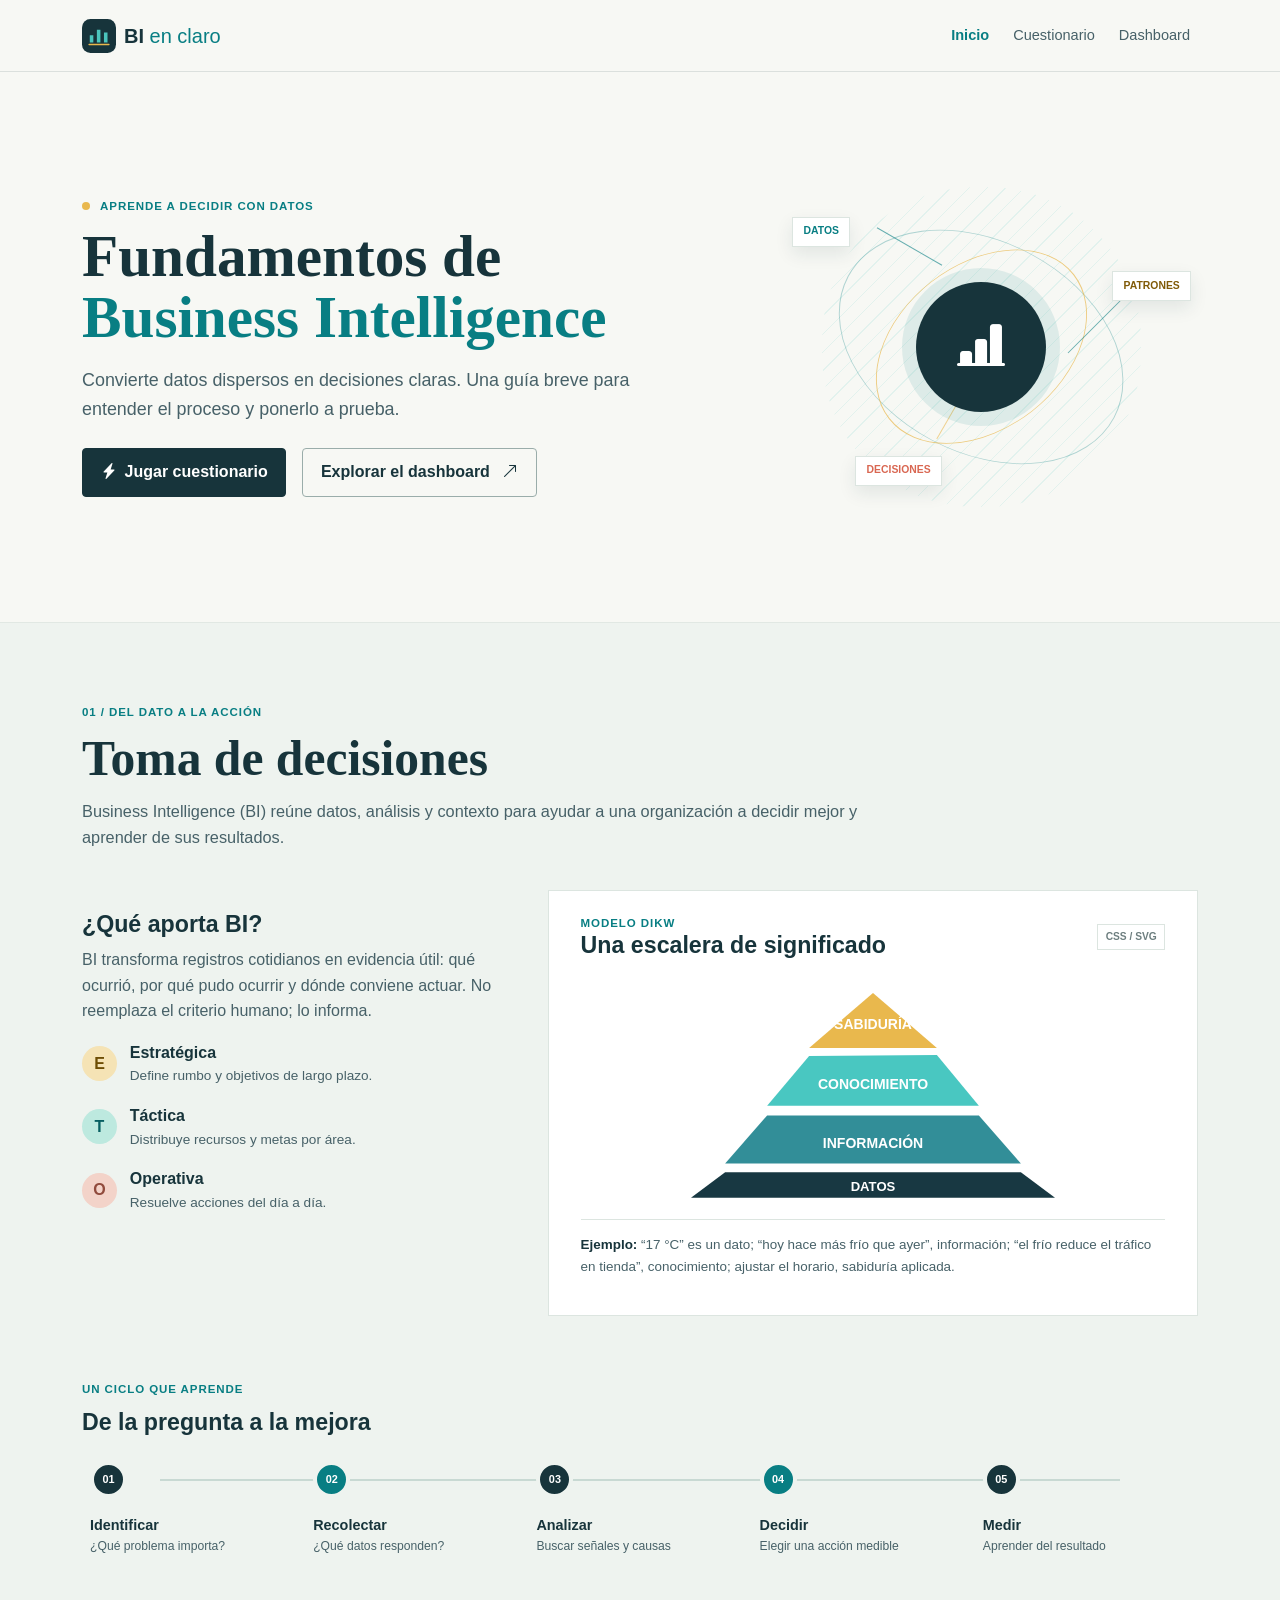
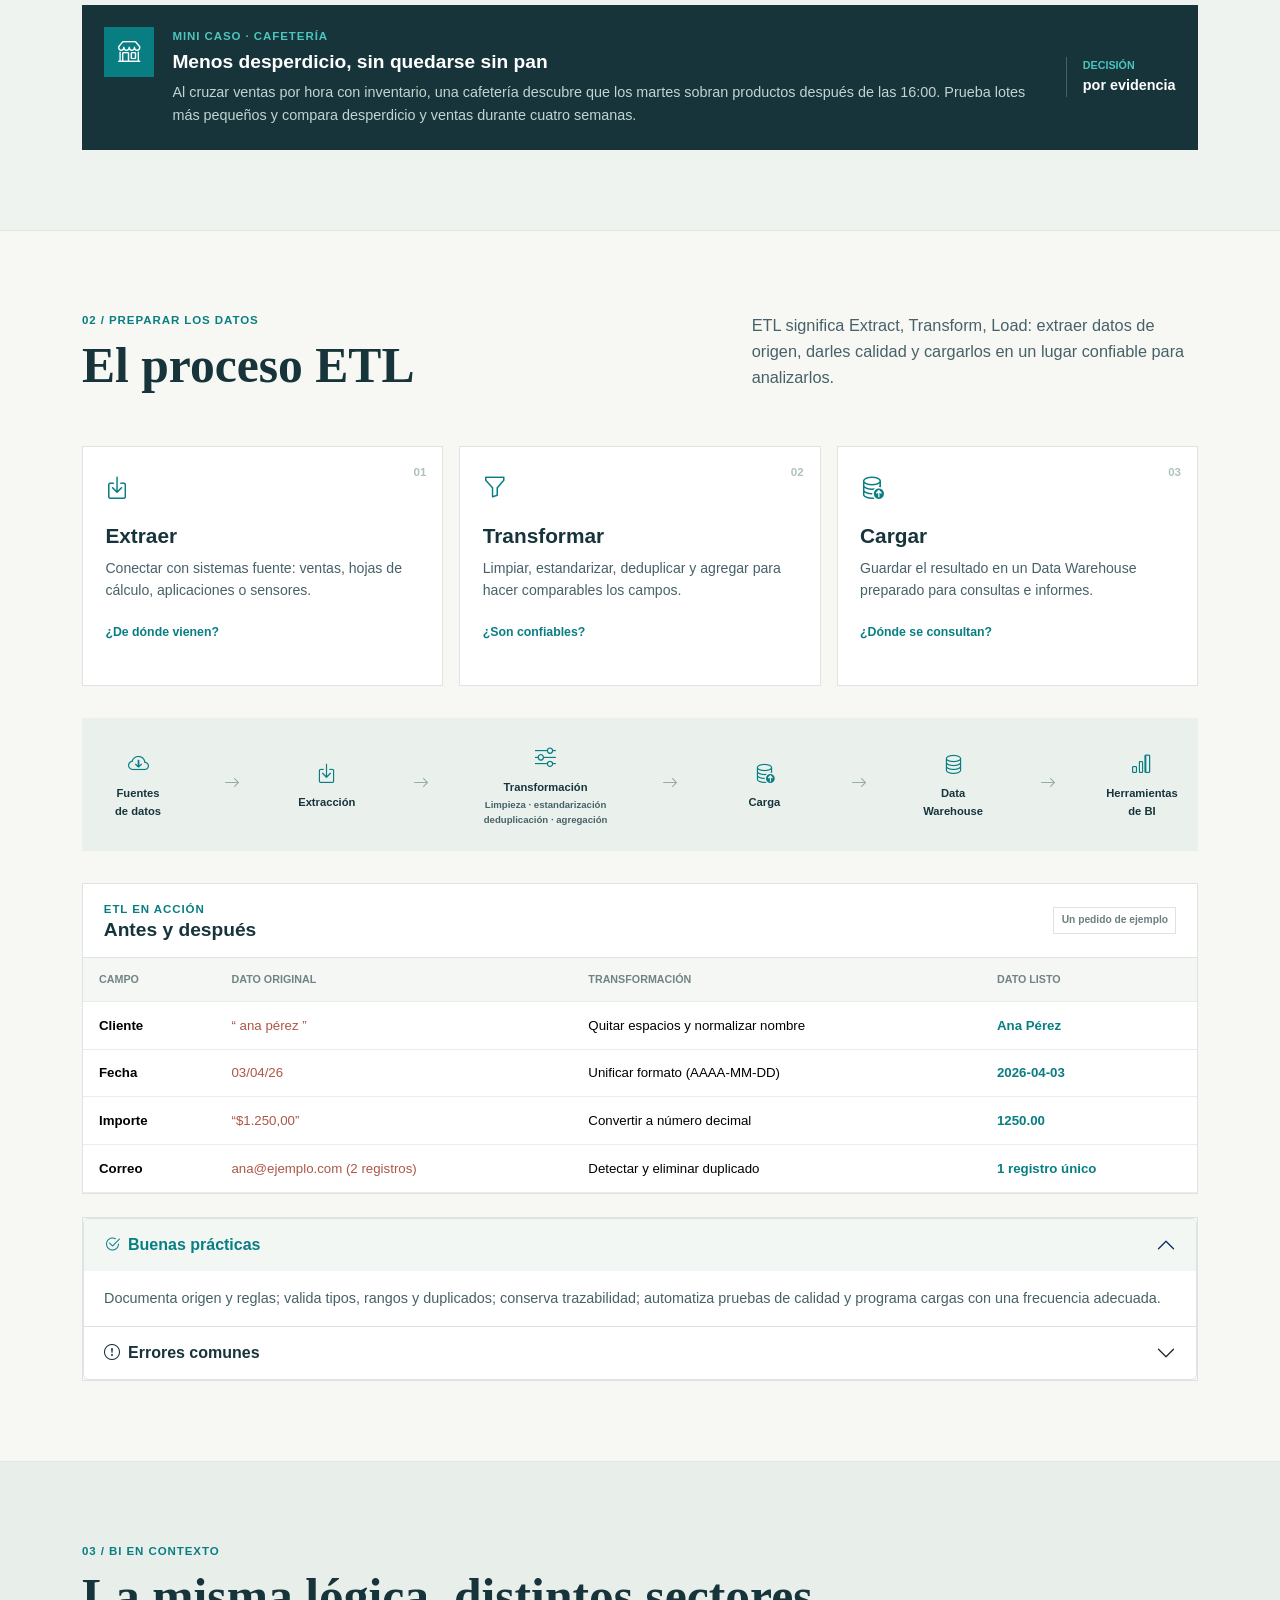
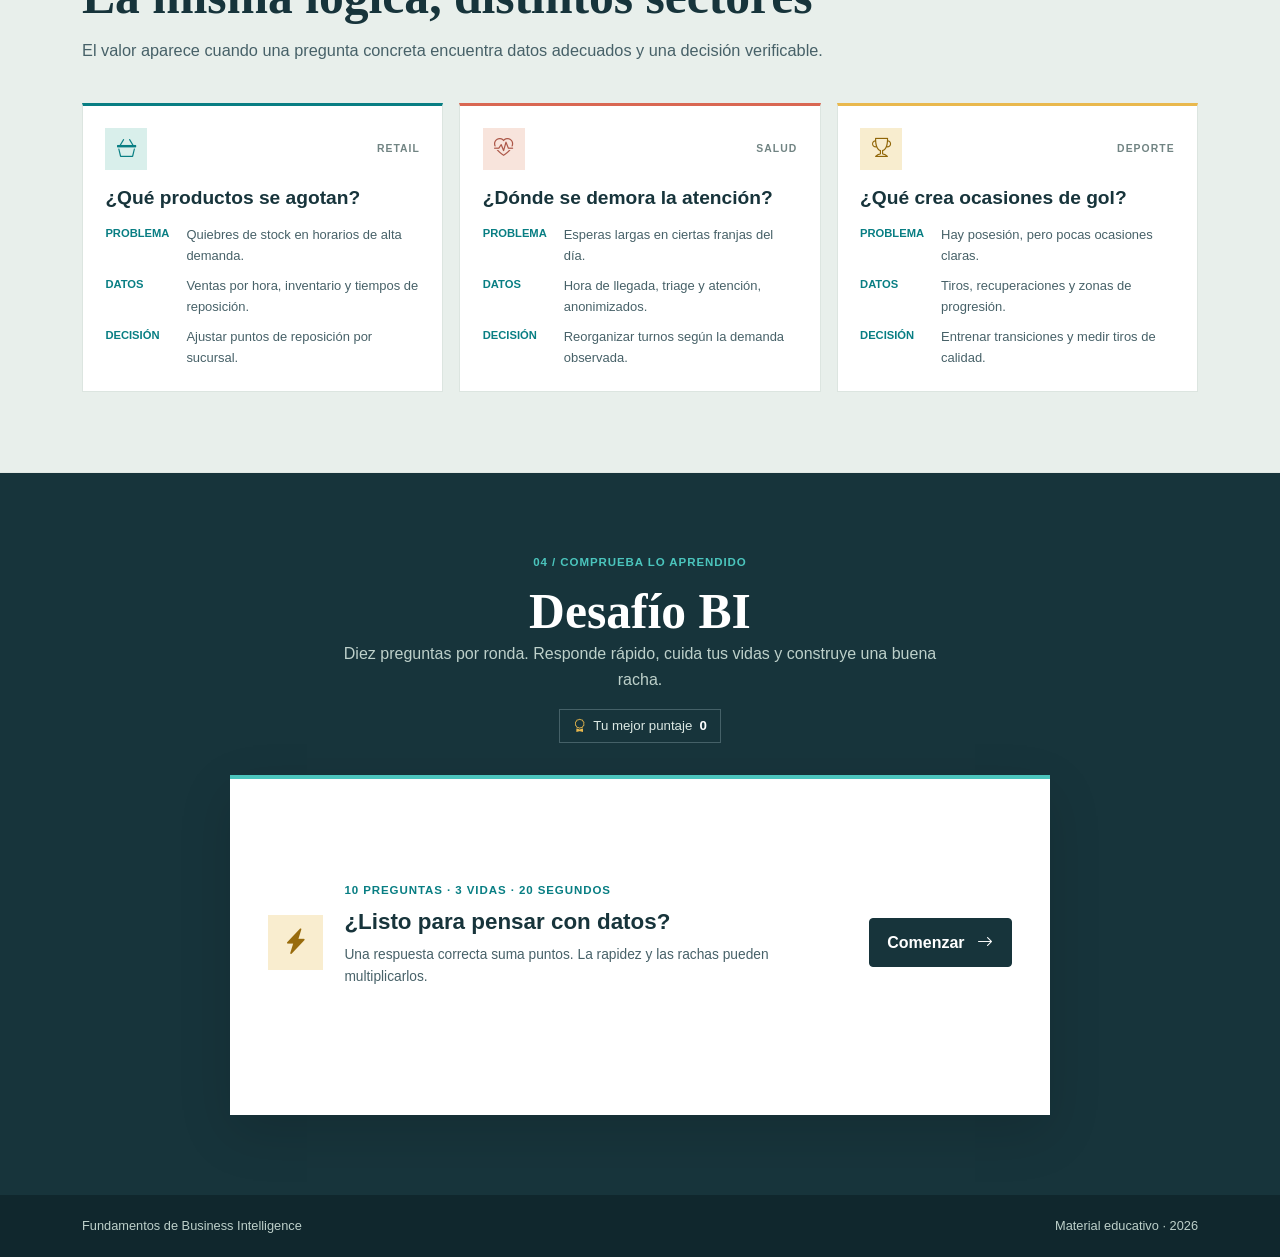
==== index.html @ 13c364b1 "version 1 de mi sitio web sobre BI" ====
<!doctype html>
<html lang="es">
<head>
	<meta charset="utf-8">
	<meta name="viewport" content="width=device-width, initial-scale=1">
	<meta name="description" content="Introducción práctica a Business Intelligence, toma de decisiones, ETL y analítica de datos.">
	<title>Fundamentos de Business Intelligence</title>
	<link rel="icon" href="img/bi-mark.svg" type="image/svg+xml">
	<link href="https://cdn.jsdelivr.net/npm/bootstrap@5.3.3/dist/css/bootstrap.min.css" rel="stylesheet" integrity="sha384-QWTKZyjpPEjISv5WaRU9OFeRpok6YctnYmDr5pNlyT2bRjXh0JMhjY6hW+ALEwIH" crossorigin="anonymous">
	<link href="https://cdn.jsdelivr.net/npm/bootstrap-icons@1.11.3/font/bootstrap-icons.min.css" rel="stylesheet">
	<link rel="stylesheet" href="css/styles.css">
</head>
<body>
	<nav class="navbar navbar-expand-lg fixed-top site-nav" aria-label="Navegación principal">
		<div class="container">
			<a class="navbar-brand d-flex align-items-center gap-2" href="index.html"><img src="img/bi-mark.svg" width="34" height="34" alt=""><span>BI <span class="brand-light">en claro</span></span></a>
			<button class="navbar-toggler" type="button" data-bs-toggle="collapse" data-bs-target="#mainNavigation" aria-controls="mainNavigation" aria-expanded="false" aria-label="Abrir navegación"><span class="navbar-toggler-icon"></span></button>
			<div class="collapse navbar-collapse" id="mainNavigation"><ul class="navbar-nav ms-auto align-items-lg-center gap-lg-2">
				<li class="nav-item"><a class="nav-link active" aria-current="page" href="index.html">Inicio</a></li><li class="nav-item"><a class="nav-link" href="#cuestionario">Cuestionario</a></li><li class="nav-item"><a class="nav-link" href="dashboard.html">Dashboard</a></li>
			</ul></div>
		</div>
	</nav>
	<main>
		<header class="hero container">
			<div class="hero-copy"><p class="eyebrow"><span class="eyebrow-dot"></span> Aprende a decidir con datos</p><h1>Fundamentos de <span>Business Intelligence</span></h1><p class="hero-lede">Convierte datos dispersos en decisiones claras. Una guía breve para entender el proceso y ponerlo a prueba.</p><div class="d-flex flex-wrap gap-3 mt-4"><a class="btn btn-ink" href="#cuestionario"><i class="bi bi-lightning-charge-fill me-2" aria-hidden="true"></i>Jugar cuestionario</a><a class="btn btn-outline-ink" href="dashboard.html">Explorar el dashboard <i class="bi bi-arrow-up-right ms-2" aria-hidden="true"></i></a></div></div>
			<div class="hero-art" role="img" aria-label="Ilustración de datos que se convierten en conocimiento"><div class="art-orbit orbit-one"></div><div class="art-orbit orbit-two"></div><div class="art-core"><i class="bi bi-bar-chart-line-fill" aria-hidden="true"></i></div><span class="art-chip chip-a">DATOS</span><span class="art-chip chip-b">PATRONES</span><span class="art-chip chip-c">DECISIONES</span><span class="art-line line-a"></span><span class="art-line line-b"></span><span class="art-line line-c"></span></div>
		</header>

		<section class="section-band" id="decisiones"><div class="container section-space">
			<div class="section-heading"><p class="eyebrow">01 / Del dato a la acción</p><h2>Toma de decisiones</h2><p>Business Intelligence (BI) reúne datos, análisis y contexto para ayudar a una organización a decidir mejor y aprender de sus resultados.</p></div>
			<div class="decision-grid"><article class="decision-intro"><h3>¿Qué aporta BI?</h3><p>BI transforma registros cotidianos en evidencia útil: qué ocurrió, por qué pudo ocurrir y dónde conviene actuar. No reemplaza el criterio humano; lo informa.</p>
				<div class="decision-level"><span class="level-mark level-strategy">E</span><div><strong>Estratégica</strong><p>Define rumbo y objetivos de largo plazo.</p></div></div><div class="decision-level"><span class="level-mark level-tactic">T</span><div><strong>Táctica</strong><p>Distribuye recursos y metas por área.</p></div></div><div class="decision-level"><span class="level-mark level-operation">O</span><div><strong>Operativa</strong><p>Resuelve acciones del día a día.</p></div></div>
			</article><article class="dikw-panel"><div class="panel-heading"><div><p class="eyebrow">Modelo DIKW</p><h3>Una escalera de significado</h3></div><span class="mini-label">CSS / SVG</span></div>
				<svg class="dikw-svg" viewBox="0 0 560 270" role="img" aria-labelledby="dikwTitle dikwDesc"><title id="dikwTitle">Pirámide de datos, información, conocimiento y sabiduría</title><desc id="dikwDesc">Cuatro niveles: datos en la base, información, conocimiento y sabiduría en la cima.</desc><path d="M280 25 353 88H207Z" fill="#e9b84d"/><path d="m207 97 146-1 48 58H159Z" fill="#49c7c1"/><path d="m159 165 242 0 48 55H111Z" fill="#328e98"/><path d="m111 230 338 0 39 29H72Z" fill="#183842"/><g fill="#fff" text-anchor="middle" font-family="Trebuchet MS,sans-serif"><text x="280" y="66" font-size="16" font-weight="700">SABIDURÍA</text><text x="280" y="135" font-size="16" font-weight="700">CONOCIMIENTO</text><text x="280" y="202" font-size="16" font-weight="700">INFORMACIÓN</text><text x="280" y="251" font-size="15" font-weight="700">DATOS</text></g></svg>
				<p class="dikw-note"><strong>Ejemplo:</strong> “17 °C” es un dato; “hoy hace más frío que ayer”, información; “el frío reduce el tráfico en tienda”, conocimiento; ajustar el horario, sabiduría aplicada.</p>
			</article></div>
			<div class="cycle-block"><div class="cycle-title"><p class="eyebrow">Un ciclo que aprende</p><h3>De la pregunta a la mejora</h3></div><ol class="decision-timeline"><li><span>01</span><strong>Identificar</strong><small>¿Qué problema importa?</small></li><li><span>02</span><strong>Recolectar</strong><small>¿Qué datos responden?</small></li><li><span>03</span><strong>Analizar</strong><small>Buscar señales y causas</small></li><li><span>04</span><strong>Decidir</strong><small>Elegir una acción medible</small></li><li><span>05</span><strong>Medir</strong><small>Aprender del resultado</small></li></ol></div>
			<aside class="example-callout"><span class="callout-icon"><i class="bi bi-shop" aria-hidden="true"></i></span><div><p class="eyebrow">Mini caso · cafetería</p><h3>Menos desperdicio, sin quedarse sin pan</h3><p>Al cruzar ventas por hora con inventario, una cafetería descubre que los martes sobran productos después de las 16:00. Prueba lotes más pequeños y compara desperdicio y ventas durante cuatro semanas.</p></div><span class="callout-metric">DECISIÓN<br><strong>por evidencia</strong></span></aside>
		</div></section>

		<section class="container section-space" id="etl"><div class="section-heading section-heading-row"><div><p class="eyebrow">02 / Preparar los datos</p><h2>El proceso ETL</h2></div><p>ETL significa Extract, Transform, Load: extraer datos de origen, darles calidad y cargarlos en un lugar confiable para analizarlos.</p></div>
			<div class="etl-cards"><article class="etl-card"><span class="etl-number">01</span><div class="etl-icon"><i class="bi bi-box-arrow-in-down" aria-hidden="true"></i></div><h3>Extraer</h3><p>Conectar con sistemas fuente: ventas, hojas de cálculo, aplicaciones o sensores.</p><span class="etl-question">¿De dónde vienen?</span></article><article class="etl-card"><span class="etl-number">02</span><div class="etl-icon"><i class="bi bi-funnel" aria-hidden="true"></i></div><h3>Transformar</h3><p>Limpiar, estandarizar, deduplicar y agregar para hacer comparables los campos.</p><span class="etl-question">¿Son confiables?</span></article><article class="etl-card"><span class="etl-number">03</span><div class="etl-icon"><i class="bi bi-database-up" aria-hidden="true"></i></div><h3>Cargar</h3><p>Guardar el resultado en un Data Warehouse preparado para consultas e informes.</p><span class="etl-question">¿Dónde se consultan?</span></article></div>
			<div class="etl-flow" aria-label="Flujo ETL: fuentes de datos, extracción, transformación, carga, Data Warehouse y herramientas de BI"><div class="flow-node"><i class="bi bi-cloud-arrow-down" aria-hidden="true"></i><span>Fuentes<br>de datos</span></div><i class="bi bi-arrow-right flow-arrow" aria-hidden="true"></i><div class="flow-node"><i class="bi bi-box-arrow-in-down" aria-hidden="true"></i><span>Extracción</span></div><i class="bi bi-arrow-right flow-arrow" aria-hidden="true"></i><div class="flow-node flow-transform"><i class="bi bi-sliders" aria-hidden="true"></i><span>Transformación</span><small>Limpieza · estandarización<br>deduplicación · agregación</small></div><i class="bi bi-arrow-right flow-arrow" aria-hidden="true"></i><div class="flow-node"><i class="bi bi-database-up" aria-hidden="true"></i><span>Carga</span></div><i class="bi bi-arrow-right flow-arrow" aria-hidden="true"></i><div class="flow-node"><i class="bi bi-database" aria-hidden="true"></i><span>Data<br>Warehouse</span></div><i class="bi bi-arrow-right flow-arrow" aria-hidden="true"></i><div class="flow-node"><i class="bi bi-bar-chart" aria-hidden="true"></i><span>Herramientas<br>de BI</span></div></div>
			<div class="table-wrap"><div class="table-caption"><div><p class="eyebrow">ETL en acción</p><h3>Antes y después</h3></div><span class="mini-label">Un pedido de ejemplo</span></div><div class="table-responsive"><table class="table transform-table align-middle mb-0"><thead><tr><th scope="col">Campo</th><th scope="col">Dato original</th><th scope="col">Transformación</th><th scope="col">Dato listo</th></tr></thead><tbody><tr><th scope="row">Cliente</th><td>“ ana pérez ”</td><td>Quitar espacios y normalizar nombre</td><td>Ana Pérez</td></tr><tr><th scope="row">Fecha</th><td>03/04/26</td><td>Unificar formato (AAAA-MM-DD)</td><td>2026-04-03</td></tr><tr><th scope="row">Importe</th><td>“$1.250,00”</td><td>Convertir a número decimal</td><td>1250.00</td></tr><tr><th scope="row">Correo</th><td>ana@ejemplo.com (2 registros)</td><td>Detectar y eliminar duplicado</td><td>1 registro único</td></tr></tbody></table></div></div>
			<div class="accordion etl-accordion" id="etlAccordion"><div class="accordion-item"><h3 class="accordion-header"><button class="accordion-button" type="button" data-bs-toggle="collapse" data-bs-target="#etlGood" aria-expanded="true" aria-controls="etlGood"><i class="bi bi-check2-circle me-2" aria-hidden="true"></i>Buenas prácticas</button></h3><div id="etlGood" class="accordion-collapse collapse show" data-bs-parent="#etlAccordion"><div class="accordion-body">Documenta origen y reglas; valida tipos, rangos y duplicados; conserva trazabilidad; automatiza pruebas de calidad y programa cargas con una frecuencia adecuada.</div></div></div><div class="accordion-item"><h3 class="accordion-header"><button class="accordion-button collapsed" type="button" data-bs-toggle="collapse" data-bs-target="#etlErrors" aria-expanded="false" aria-controls="etlErrors"><i class="bi bi-exclamation-circle me-2" aria-hidden="true"></i>Errores comunes</button></h3><div id="etlErrors" class="accordion-collapse collapse" data-bs-parent="#etlAccordion"><div class="accordion-body">Mezclar formatos sin normalizar, borrar datos sin guardar el criterio, ignorar valores faltantes, sumar métricas con definiciones distintas o cargar sin verificar el resultado.</div></div></div></div>
		</section>

		<section class="section-band examples-band" id="ejemplos"><div class="container section-space"><div class="section-heading"><p class="eyebrow">03 / BI en contexto</p><h2>La misma lógica, distintos sectores</h2><p>El valor aparece cuando una pregunta concreta encuentra datos adecuados y una decisión verificable.</p></div><div class="sector-grid">
			<article class="sector-card"><div class="sector-top"><span class="sector-icon sector-retail"><i class="bi bi-basket3" aria-hidden="true"></i></span><span class="sector-type">RETAIL</span></div><h3>¿Qué productos se agotan?</h3><dl><dt>Problema</dt><dd>Quiebres de stock en horarios de alta demanda.</dd><dt>Datos</dt><dd>Ventas por hora, inventario y tiempos de reposición.</dd><dt>Decisión</dt><dd>Ajustar puntos de reposición por sucursal.</dd></dl></article>
			<article class="sector-card"><div class="sector-top"><span class="sector-icon sector-health"><i class="bi bi-heart-pulse" aria-hidden="true"></i></span><span class="sector-type">SALUD</span></div><h3>¿Dónde se demora la atención?</h3><dl><dt>Problema</dt><dd>Esperas largas en ciertas franjas del día.</dd><dt>Datos</dt><dd>Hora de llegada, triage y atención, anonimizados.</dd><dt>Decisión</dt><dd>Reorganizar turnos según la demanda observada.</dd></dl></article>
			<article class="sector-card"><div class="sector-top"><span class="sector-icon sector-sport"><i class="bi bi-trophy" aria-hidden="true"></i></span><span class="sector-type">DEPORTE</span></div><h3>¿Qué crea ocasiones de gol?</h3><dl><dt>Problema</dt><dd>Hay posesión, pero pocas ocasiones claras.</dd><dt>Datos</dt><dd>Tiros, recuperaciones y zonas de progresión.</dd><dt>Decisión</dt><dd>Entrenar transiciones y medir tiros de calidad.</dd></dl></article>
		</div></div></section>

		<section class="quiz-section" id="cuestionario"><div class="container section-space"><div class="quiz-intro"><p class="eyebrow">04 / Comprueba lo aprendido</p><h2>Desafío BI</h2><p>Diez preguntas por ronda. Responde rápido, cuida tus vidas y construye una buena racha.</p><div class="best-score"><i class="bi bi-award" aria-hidden="true"></i> Tu mejor puntaje <strong id="bestScoreDisplay">0</strong></div></div>
			<div class="quiz-shell" id="quizApp" aria-live="polite"><div class="quiz-start" id="quizStart"><div class="quiz-start-mark"><i class="bi bi-lightning-charge-fill" aria-hidden="true"></i></div><div><p class="eyebrow">10 preguntas · 3 vidas · 20 segundos</p><h3>¿Listo para pensar con datos?</h3><p>Una respuesta correcta suma puntos. La rapidez y las rachas pueden multiplicarlos.</p></div><button class="btn btn-ink" id="startQuizButton" type="button">Comenzar <i class="bi bi-arrow-right ms-2" aria-hidden="true"></i></button></div>
				<div class="quiz-game d-none" id="quizGame"><div class="quiz-topline"><span id="questionCounter">Pregunta 1 de 10</span><span class="quiz-topic" id="questionTopic">ETL</span><button class="sound-toggle" id="soundToggle" type="button" aria-pressed="false" aria-label="Activar sonidos"><i class="bi bi-volume-mute" aria-hidden="true"></i></button></div><div class="quiz-progress" role="progressbar" aria-label="Progreso del cuestionario" aria-valuemin="0" aria-valuemax="10" aria-valuenow="0"><div class="quiz-progress-fill" id="quizProgress"></div></div><div class="quiz-status"><div class="lives" id="livesDisplay" aria-label="3 vidas"><i class="bi bi-heart-fill" aria-hidden="true"></i><i class="bi bi-heart-fill" aria-hidden="true"></i><i class="bi bi-heart-fill" aria-hidden="true"></i></div><span class="combo" id="comboDisplay">Racha ×1</span><span class="score-live">Puntos <strong id="scoreDisplay">0</strong></span></div><div class="timer-row"><span id="timerLabel">20 s</span><div class="timer-track" role="progressbar" aria-label="Tiempo para responder" aria-valuemin="0" aria-valuemax="20" aria-valuenow="20"><div class="timer-fill" id="timerBar"></div></div></div><h3 class="quiz-question" id="questionText" tabindex="-1"></h3><div class="quiz-options" id="answerOptions"></div><div class="quiz-feedback" id="quizFeedback" role="status" aria-live="polite"></div><button class="btn btn-ink quiz-next d-none" id="nextQuestionButton" type="button">Continuar <i class="bi bi-arrow-right ms-2" aria-hidden="true"></i></button></div>
				<div class="quiz-result d-none" id="quizResult" tabindex="-1"><div class="result-medal"><i class="bi bi-trophy-fill" aria-hidden="true"></i></div><p class="eyebrow">Ronda completada</p><h3 id="resultRank">Aprendiz BI</h3><p id="resultMessage"></p><div class="result-stats"><div><strong id="finalScore">0</strong><span>Puntos</span></div><div><strong id="finalCorrect">0/10</strong><span>Aciertos</span></div><div><strong id="finalStreak">0</strong><span>Mejor racha</span></div></div><button class="btn btn-ink" id="retryQuizButton" type="button"><i class="bi bi-arrow-repeat me-2" aria-hidden="true"></i>Reintentar</button></div>
			</div></div></section>
	</main>
	<footer class="site-footer"><div class="container d-flex flex-wrap justify-content-between gap-2"><span>Fundamentos de Business Intelligence</span><span>Material educativo · <span id="currentYear">2026</span></span></div></footer>
	<script src="https://cdn.jsdelivr.net/npm/bootstrap@5.3.3/dist/js/bootstrap.bundle.min.js" integrity="sha384-YvpcrYf0tY3lHB60NNkmXc5s9fDVZLESaAA55NDzOxhy9GkcIdslK1eN7N6jIeHz" crossorigin="anonymous"></script><script src="js/quiz.js"></script>
</body>
</html>
---- css/styles.css ----
:root {
  color-scheme:light;
  --ink:#17343b;
  --ink-soft:#476168;
  --paper:#f7f8f4;
  --line:#dce5e0;
  --teal:#087e83;
  --aqua:#4bc5bd;
  --gold:#e9b84d;
  --coral:#d96752;
  --nav-height:72px;
  --body-font:"Trebuchet MS","Segoe UI",sans-serif;
  --display-font:Georgia,"Times New Roman",serif
}
* {
  box-sizing:border-box
}
html {
  scroll-behavior:smooth;
  scroll-padding-top:90px
}
body {
  margin:0;
  padding-top:var(--nav-height);
  background:var(--paper);
  color:var(--ink);
  font-family:var(--body-font);
  line-height:1.6
}
a {
  color:var(--teal)
}
h1,h2 {
  font-family:var(--display-font);
  font-weight:700;
  color:var(--ink)
}
.site-nav {
  min-height:var(--nav-height);
  background:rgba(247,248,244,.97);
  border-bottom:1px solid rgba(23,52,59,.12);
  backdrop-filter:blur(12px)
}
.navbar-brand {
  color:var(--ink);
  font-weight:800
}
.brand-light {
  color:var(--teal);
  font-weight:500
}
.site-nav .nav-link {
  color:var(--ink-soft);
  font-size:.91rem
}
.site-nav .nav-link.active,.site-nav .nav-link:hover {
  color:var(--teal);
  font-weight:800
}
.eyebrow {
  color:var(--teal);
  text-transform:uppercase;
  font-size:.72rem;
  font-weight:800;
  letter-spacing:.08em;
  margin:0 0 .65rem
}
.hero {
  min-height:550px;
  display:grid;
  grid-template-columns:1.2fr .8fr;
  gap:2rem;
  align-items:center;
  padding-top:4rem;
  padding-bottom:4rem
}
.hero h1 {
  font-size:clamp(2.7rem,5.2vw,5.1rem);
  line-height:1.02;
  margin:.4rem 0 1.2rem
}
.hero h1 span {
  color:var(--teal)
}
.hero-lede {
  max-width:560px;
  color:var(--ink-soft);
  font-size:1.12rem
}
.eyebrow-dot {
  display:inline-block;
  width:8px;
  height:8px;
  border-radius:50%;
  background:var(--gold);
  margin-right:.4rem
}
.btn {
  border-radius:4px;
  padding:.72rem 1.1rem;
  font-weight:700;
  transition:transform .2s,background-color .2s
}
.btn:hover {
  transform:translateY(-2px)
}
.btn-ink {
  color:white;
  background:var(--ink);
  border-color:var(--ink)
}
.btn-ink:hover,.btn-ink:focus {
  color:white;
  background:var(--teal);
  border-color:var(--teal)
}
.btn-outline-ink {
  border:1px solid #9aadaa;
  color:var(--ink)
}
.btn-outline-ink:hover {
  color:var(--ink);
  background:#e8f1ed;
  border-color:var(--ink)
}
.hero-art {
  width:min(100%,420px);
  aspect-ratio:1;
  justify-self:center;
  position:relative;
  display:grid;
  place-items:center
}
.hero-art:before {
  content:"";
  position:absolute;
  inset:12%;
  border-radius:48%;
  background:repeating-linear-gradient(135deg,rgba(75,197,189,.12) 0 1px,transparent 1px 13px)
}
.art-orbit {
  position:absolute;
  inset:14%;
  border:1px solid rgba(8,126,131,.3);
  border-radius:50%;
  transform:rotate(28deg) scaleY(.7)
}
.orbit-two {
  inset:22%;
  border-color:rgba(233,184,77,.7);
  transform:rotate(-38deg) scaleY(.7)
}
.art-core {
  z-index:1;
  width:130px;
  aspect-ratio:1;
  display:grid;
  place-items:center;
  border-radius:50%;
  background:var(--ink);
  color:white;
  font-size:3rem;
  box-shadow:0 0 0 14px rgba(8,126,131,.1);
  animation:appear .7s ease both
}
.art-chip {
  position:absolute;
  z-index:2;
  padding:.35rem .65rem;
  background:white;
  border:1px solid var(--line);
  font-size:.65rem;
  font-weight:800;
  box-shadow:0 7px 18px #17343b18
}
.chip-a {
  top:19%;
  left:5%;
  color:var(--teal)
}
.chip-b {
  top:32%;
  right:0;
  color:#805a08
}
.chip-c {
  bottom:17%;
  left:20%;
  color:var(--coral)
}
.art-line {
  position:absolute;
  height:1px;
  width:75px;
  background:var(--teal);
  opacity:.6
}
.line-a {
  top:26%;
  left:24%;
  transform:rotate(30deg)
}
.line-b {
  top:45%;
  left:68%;
  transform:rotate(135deg)
}
.line-c {
  top:64%;
  left:35%;
  transform:rotate(120deg);
  background:var(--gold)
}
.section-band {
  background:#eef3ef;
  border-block:1px solid #e1e8e3
}
.section-space {
  padding-block:5rem
}
.section-heading {
  max-width:780px;
  margin-bottom:2.5rem
}
.section-heading h2 {
  font-size:clamp(2.2rem,4vw,3.4rem);
  line-height:1.08;
  margin:0 0 .8rem
}
.section-heading>p:last-child {
  color:var(--ink-soft);
  font-size:1.02rem
}
.decision-grid {
  display:grid;
  grid-template-columns:.8fr 1.2fr;
  gap:2rem
}
.decision-intro {
  padding:1.3rem 1rem 1rem 0
}
.decision-intro h3,.panel-heading h3,.cycle-title h3 {
  font-size:1.45rem;
  font-weight:800
}
.decision-intro>p,.decision-level p {
  color:var(--ink-soft)
}
.decision-level {
  display:flex;
  align-items:center;
  gap:.8rem;
  margin:1rem 0
}
.decision-level p {
  font-size:.85rem;
  margin:0
}
.level-mark {
  width:35px;
  height:35px;
  border-radius:50%;
  display:grid;
  place-items:center;
  font-weight:800
}
.level-strategy {
  background:#f5e3b5;
  color:#6d4d04
}
.level-tactic {
  background:#bde9df;
  color:#075f62
}
.level-operation {
  background:#f3d3c9;
  color:#914b3d
}
.dikw-panel,.etl-card,.sector-card,.filter-panel,.kpi-card,.chart-panel,.standings-panel {
  background:#fff;
  border:1px solid var(--line)
}
.dikw-panel {
  padding:1.4rem clamp(1rem,3vw,2rem)
}
.panel-heading,.table-caption {
  display:flex;
  align-items:center;
  justify-content:space-between;
  gap:1rem
}
.panel-heading h3 {
  margin:0
}
.panel-heading .eyebrow {
  margin:0
}
.mini-label {
  border:1px solid var(--line);
  padding:.25rem .45rem;
  color:#6d7e7f;
  font-size:.64rem;
  font-weight:800;
  white-space:nowrap
}
.dikw-svg {
  display:block;
  width:min(100%,490px);
  margin:.7rem auto
}
.dikw-note {
  border-top:1px solid var(--line);
  padding-top:.9rem;
  color:var(--ink-soft);
  font-size:.84rem
}
.dikw-note strong {
  color:var(--ink)
}
.cycle-block {
  margin-top:4rem
}
.cycle-title {
  margin-bottom:1.5rem
}
.decision-timeline {
  list-style:none;
  padding:0;
  margin:0;
  display:grid;
  grid-template-columns:repeat(5,1fr);
  position:relative
}
.decision-timeline:before {
  content:"";
  height:2px;
  position:absolute;
  top:18px;
  left:7%;
  right:7%;
  background:#c8d9d3
}
.decision-timeline li {
  display:flex;
  flex-direction:column;
  position:relative;
  padding:0 .5rem
}
.decision-timeline li>span {
  width:37px;
  height:37px;
  border:4px solid #eef3ef;
  border-radius:50%;
  display:grid;
  place-items:center;
  margin:0 0 1rem;
  background:var(--ink);
  color:white;
  font-size:.68rem;
  font-weight:800;
  z-index:1
}
.decision-timeline li:nth-child(even)>span {
  background:var(--teal)
}
.decision-timeline strong {
  font-size:.9rem
}
.decision-timeline small {
  color:var(--ink-soft);
  font-size:.76rem
}
.example-callout {
  display:grid;
  grid-template-columns:52px 1fr auto;
  gap:1rem;
  align-items:start;
  margin-top:3rem;
  padding:1.4rem;
  background:var(--ink);
  color:#eaf4f0
}
.callout-icon {
  width:50px;
  height:50px;
  display:grid;
  place-items:center;
  background:var(--teal);
  color:white;
  font-size:1.4rem
}
.example-callout .eyebrow {
  color:var(--aqua);
  margin-bottom:.3rem
}
.example-callout h3 {
  color:white;
  font-size:1.2rem;
  font-weight:800
}
.example-callout p:last-child {
  color:#c3d4d0;
  font-size:.9rem;
  margin:0
}
.callout-metric {
  align-self:center;
  border-left:1px solid #456168;
  padding-left:1rem;
  color:var(--aqua);
  font-size:.67rem;
  font-weight:800
}
.callout-metric strong {
  color:white;
  font-size:.9rem
}
.section-heading-row {
  max-width:none;
  display:grid;
  grid-template-columns:1fr .7fr;
  align-items:end;
  gap:2rem
}
.section-heading-row>p {
  color:var(--ink-soft);
  justify-self:end;
  max-width:490px
}
.etl-cards,.sector-grid {
  display:grid;
  grid-template-columns:repeat(3,1fr);
  gap:1rem
}
.etl-card {
  position:relative;
  padding:1.4rem;
  min-height:240px
}
.etl-number {
  position:absolute;
  right:1rem;
  top:1rem;
  color:#afc2bc;
  font-size:.72rem;
  font-weight:800
}
.etl-icon {
  color:var(--teal);
  font-size:1.5rem;
  margin-bottom:1rem
}
.etl-card h3 {
  font-size:1.3rem;
  font-weight:800
}
.etl-card p {
  color:var(--ink-soft);
  font-size:.88rem
}
.etl-question {
  color:var(--teal);
  font-size:.77rem;
  font-weight:800
}
.etl-flow {
  display:flex;
  align-items:center;
  justify-content:space-between;
  gap:.35rem;
  padding:1.4rem 1rem;
  margin:2rem 0;
  background:#eaf1ed;
  overflow-x:auto
}
.flow-node {
  flex:0 0 auto;
  min-width:80px;
  min-height:88px;
  display:flex;
  flex-direction:column;
  align-items:center;
  justify-content:center;
  text-align:center;
  font-size:.7rem;
  font-weight:700
}
.flow-node>i {
  color:var(--teal);
  font-size:1.3rem;
  margin-bottom:.3rem
}
.flow-node small {
  color:var(--ink-soft);
  font-size:.6rem
}
.flow-transform {
  min-width:140px
}
.flow-arrow {
  color:#94aaa3
}
.table-wrap {
  border:1px solid var(--line);
  background:white
}
.table-caption {
  padding:1rem 1.3rem;
  border-bottom:1px solid var(--line)
}
.table-caption h3 {
  font-size:1.2rem;
  font-weight:800;
  margin:0
}
.table-caption .eyebrow {
  margin:0
}
.transform-table {
  font-size:.83rem
}
.transform-table thead th {
  background:#f4f7f4;
  color:#718483;
  text-transform:uppercase;
  font-size:.67rem;
  padding:.8rem 1rem
}
.transform-table td,.transform-table th {
  padding:.8rem 1rem;
  border-color:#e9eeeb
}
.transform-table td:nth-child(2) {
  color:#ad5646
}
.transform-table td:last-child {
  color:var(--teal);
  font-weight:700
}
.etl-accordion {
  margin-top:1.4rem;
  border:1px solid var(--line)
}
.etl-accordion .accordion-button {
  color:var(--ink);
  font-weight:800;
  box-shadow:none
}
.etl-accordion .accordion-button:not(.collapsed) {
  color:var(--teal);
  background:#f3f7f4
}
.etl-accordion .accordion-body {
  color:var(--ink-soft);
  font-size:.9rem
}
.examples-band {
  background:#e8efeb
}
.sector-card {
  padding:1.4rem;
  border-top:3px solid var(--teal)
}
.sector-card:nth-child(2) {
  border-top-color:var(--coral)
}
.sector-card:nth-child(3) {
  border-top-color:var(--gold)
}
.sector-top {
  display:flex;
  justify-content:space-between;
  align-items:center;
  margin-bottom:1rem
}
.sector-icon {
  width:42px;
  height:42px;
  display:grid;
  place-items:center;
  background:#d9efeb;
  color:var(--teal);
  font-size:1.2rem
}
.sector-health {
  background:#f8e4dc;
  color:#ac5748
}
.sector-sport {
  background:#f8edcf;
  color:#906608
}
.sector-type {
  color:#718483;
  font-size:.65rem;
  letter-spacing:.1em;
  font-weight:800
}
.sector-card h3 {
  font-size:1.2rem;
  font-weight:800
}
.sector-card dl {
  display:grid;
  grid-template-columns:73px 1fr;
  gap:.6rem .5rem;
  margin:1rem 0 0
}
.sector-card dt {
  color:var(--teal);
  font-size:.7rem;
  text-transform:uppercase
}
.sector-card dd {
  color:var(--ink-soft);
  font-size:.81rem;
  margin:0
}
.quiz-section {
  background:#17343b;
  color:#dce9e4
}
.quiz-section h2 {
  color:white
}
.quiz-intro {
  max-width:600px;
  text-align:center;
  margin:0 auto 2rem
}
.quiz-intro .eyebrow {
  color:var(--aqua)
}
.quiz-intro h2 {
  font-size:clamp(2.2rem,4vw,3.4rem);
  margin:0
}
.quiz-intro>p:not(.eyebrow) {
  color:#bdd0ca
}
.best-score {
  display:inline-flex;
  gap:.45rem;
  align-items:center;
  border:1px solid #456168;
  padding:.35rem .8rem;
  font-size:.83rem
}
.best-score i {
  color:var(--gold)
}
.best-score strong {
  color:white
}
.quiz-shell {
  max-width:820px;
  min-height:340px;
  margin:auto;
  padding:clamp(1.2rem,4vw,2.4rem);
  background:white;
  color:var(--ink);
  border-top:4px solid var(--aqua);
  box-shadow:0 18px 50px #0002
}
.quiz-start {
  min-height:250px;
  display:grid;
  grid-template-columns:60px 1fr auto;
  align-items:center;
  gap:1rem
}
.quiz-start-mark {
  width:55px;
  aspect-ratio:1;
  display:grid;
  place-items:center;
  background:#f9edcf;
  color:#986b0c;
  font-size:1.6rem
}
.quiz-start h3 {
  font-size:1.4rem;
  font-weight:800
}
.quiz-start p:not(.eyebrow) {
  font-size:.86rem;
  color:var(--ink-soft)
}
.quiz-topline,.quiz-status {
  display:flex;
  align-items:center;
  gap:.7rem
}
.quiz-topline {
  font-size:.78rem;
  font-weight:800;
  color:var(--ink-soft)
}
.quiz-topic {
  padding:.2rem .5rem;
  background:#e8f3ef;
  color:var(--teal);
  font-size:.64rem;
  text-transform:uppercase
}
.sound-toggle {
  margin-left:auto;
  width:36px;
  height:36px;
  color:var(--ink);
  background:white;
  border:1px solid var(--line)
}
.quiz-progress,.timer-track {
  height:6px;
  background:#e6ece8;
  overflow:hidden
}
.quiz-progress {
  margin:.7rem 0 1rem
}
.quiz-progress-fill,.timer-fill {
  height:100%;
  width:0;
  background:var(--teal);
  transition:width .35s
}
.quiz-status {
  justify-content:space-between;
  margin-bottom:.8rem
}
.lives {
  display:flex;
  gap:.25rem;
  color:var(--coral)
}
.lives .lost {
  color:#d8dfdc
}
.combo {
  padding:.2rem .5rem;
  background:#f9edcf;
  color:#9a6b0b;
  font-size:.73rem;
  font-weight:800
}
.score-live {
  color:var(--ink-soft);
  font-size:.78rem
}
.score-live strong {
  color:var(--ink)
}
.timer-row {
  display:flex;
  align-items:center;
  gap:.6rem;
  margin-bottom:1rem
}
.timer-row>span {
  width:34px;
  color:var(--ink-soft);
  font-size:.74rem;
  font-variant-numeric:tabular-nums
}
.timer-track {
  height:5px;
  flex:1
}
.timer-fill {
  width:100%;
  background:var(--gold);
  transition:width 1s linear
}
.timer-fill.timer-danger {
  background:var(--coral)
}
.quiz-question {
  font-size:clamp(1.15rem,2.5vw,1.45rem);
  line-height:1.35;
  font-weight:800;
  margin:0 0 1rem
}
.quiz-options {
  display:grid;
  grid-template-columns:1fr 1fr;
  gap:.65rem
}
.quiz-option {
  min-height:50px;
  padding:.6rem .8rem;
  color:var(--ink);
  background:#f7f9f7;
  border:1px solid var(--line);
  text-align:left;
  font-size:.82rem
}
.quiz-option:hover:not(:disabled) {
  border-color:var(--teal)
}
.quiz-option:focus-visible,.sound-toggle:focus-visible {
  outline:3px solid var(--gold);
  outline-offset:2px
}
.quiz-option.correct {
  background:#d9f1e8;
  border-color:#54ae88
}
.quiz-option.incorrect {
  background:#fbe3dc;
  border-color:var(--coral)
}
.quiz-feedback {
  min-height:1.5rem;
  margin-top:.7rem;
  color:var(--ink-soft);
  font-size:.82rem
}
.feedback-correct {
  color:#13714b!important
}
.feedback-wrong {
  color:#aa493b!important
}
.quiz-next {
  display:block;
  margin:.7rem 0 0 auto
}
.quiz-game.answer-correct {
  animation:pulse .3s
}
.quiz-game.answer-wrong {
  animation:shake .3s
}
.quiz-result {
  text-align:center;
  padding:1rem 0
}
.result-medal {
  width:68px;
  aspect-ratio:1;
  margin:auto auto 1rem;
  border-radius:50%;
  display:grid;
  place-items:center;
  background:#f9edcf;
  color:#966500;
  font-size:1.7rem
}
.quiz-result h3 {
  font-family:var(--display-font);
  font-size:2rem
}
.quiz-result>p:not(.eyebrow) {
  color:var(--ink-soft)
}
.result-stats {
  display:flex;
  justify-content:center;
  gap:clamp(1.2rem,6vw,4rem);
  margin:1.3rem
}
.result-stats div {
  display:flex;
  flex-direction:column
}
.result-stats strong {
  color:var(--teal);
  font-size:1.3rem
}
.result-stats span {
  font-size:.74rem;
  color:var(--ink-soft)
}
.site-footer {
  padding:1.3rem 0;
  background:#10272d;
  color:#bdd0ca;
  font-size:.8rem
}
.dashboard-main {
  padding-top:2.5rem;
  padding-bottom:4rem
}
.dashboard-header {
  display:flex;
  justify-content:space-between;
  align-items:end;
  gap:2rem;
  margin-bottom:1.4rem
}
.dashboard-header h1 {
  font-size:clamp(2.1rem,4.3vw,3.7rem);
  line-height:1.05;
  margin:0 0 .7rem
}
.dashboard-header h1 span {
  color:var(--teal);
  white-space:nowrap
}
.dashboard-subtitle {
  color:var(--ink-soft);
  max-width:650px;
  margin:0
}
.theme-toggle {
  display:inline-flex;
  align-items:center;
  gap:.5rem;
  padding:.5rem .7rem;
  color:var(--ink);
  background:transparent;
  border:1px solid var(--line);
  border-radius:3px;
  font:inherit;
  font-size:.8rem;
  font-weight:700
}
.theme-toggle i {
  color:var(--teal)
}
.data-notice {
  display:flex;
  align-items:center;
  gap:.7rem;
  padding:.8rem 1rem;
  margin-bottom:1.3rem;
  background:#fff4d8;
  border-left:4px solid var(--gold);
  color:#584512
}
.data-notice p {
  margin:0;
  font-size:.84rem;
  font-weight:700
}
.filter-panel {
  padding:1.2rem 1.4rem
}
.filter-heading {
  display:flex;
  justify-content:space-between;
  align-items:center;
  margin-bottom:.9rem
}
.filter-heading .eyebrow {
  margin:0
}
.filter-heading h2 {
  font-size:1.2rem;
  font-weight:800;
  margin:0
}
.reset-filters {
  display:flex;
  align-items:center;
  gap:.4rem;
  color:var(--teal);
  background:none;
  border:0;
  font:inherit;
  font-size:.8rem;
  font-weight:800
}
.filter-controls {
  display:grid;
  grid-template-columns:repeat(3,minmax(130px,1fr)) minmax(180px,1.1fr);
  align-items:end;
  gap:.8rem
}
.filter-field label,.table-search label {
  display:block;
  margin-bottom:.3rem;
  color:var(--ink-soft);
  font-size:.74rem;
  font-weight:800
}
.filter-field .form-select,.compare-controls .form-select {
  min-height:40px;
  color:var(--ink);
  background-color:var(--paper);
  border-color:var(--line);
  border-radius:3px;
  font-family:inherit;
  font-size:.82rem
}
.filter-field .form-select:focus,.compare-controls .form-select:focus,.search-input input:focus {
  border-color:var(--teal);
  box-shadow:0 0 0 .18rem #087e8329
}
.filter-caption {
  justify-self:end;
  color:var(--ink-soft);
  font-size:.74rem;
  text-align:right;
  margin:0
}
.kpi-grid {
  display:grid;
  grid-template-columns:repeat(4,minmax(0,1fr));
  gap:.85rem;
  margin:1rem 0 1.4rem
}
.kpi-card {
  display:flex;
  align-items:center;
  gap:.8rem;
  padding:1rem;
  min-width:0
}
.kpi-icon {
  width:42px;
  height:42px;
  flex:0 0 42px;
  display:grid;
  place-items:center;
  font-size:1.2rem
}
.kpi-cyan {
  color:#087e83;
  background:#d9efeb
}
.kpi-gold {
  color:#906608;
  background:#f8edcf
}
.kpi-coral {
  color:#a44c3f;
  background:#f8e4dc
}
.kpi-green {
  color:#28734b;
  background:#dcefe2
}
.kpi-card p {
  color:var(--ink-soft);
  font-size:.73rem;
  margin:0
}
.kpi-card strong {
  display:block;
  color:var(--ink);
  font-size:1.4rem;
  line-height:1.2;
  font-variant-numeric:tabular-nums
}
.kpi-card strong.kpi-text-value {
  font-size:1rem;
  white-space:nowrap;
  overflow:hidden;
  text-overflow:ellipsis
}
.kpi-card small {
  display:block;
  color:var(--ink-soft);
  font-size:.67rem
}
.charts-grid {
  display:grid;
  grid-template-columns:repeat(2,minmax(0,1fr));
  gap:.85rem
}
.chart-panel {
  min-width:0;
  padding:1.1rem 1.2rem
}
.chart-panel-wide {
  grid-column:1/-1
}
.chart-heading {
  min-height:48px;
  display:flex;
  align-items:center;
  justify-content:space-between;
  gap:.7rem;
  margin-bottom:.4rem
}
.chart-heading .eyebrow {
  font-size:.63rem;
  margin:0
}
.chart-heading h2 {
  font-family:var(--body-font);
  font-size:1.03rem;
  font-weight:800;
  margin:.1rem 0 0
}
.chart-unit {
  color:var(--ink-soft);
  font-size:.67rem;
  text-align:right
}
.chart-canvas {
  position:relative;
  width:100%
}
.chart-canvas-tall {
  height:280px
}
.chart-canvas-doughnut {
  height:280px;
  max-width:520px;
  margin:auto
}
.chart-canvas-radar {
  width:min(100%,550px);
  height:330px;
  margin:auto
}
.chart-heading-radar {
  align-items:start
}
.compare-controls {
  display:flex;
  align-items:center;
  gap:.45rem;
  color:var(--ink-soft);
  font-size:.7rem
}
.compare-controls .form-select {
  min-height:35px;
  max-width:180px;
  font-size:.74rem
}
.radar-note {
  color:var(--ink-soft);
  font-size:.71rem;
  margin:.15rem 0
}
.standings-panel {
  margin-top:1.4rem
}
.standings-heading {
  display:flex;
  justify-content:space-between;
  align-items:end;
  gap:1rem;
  padding:1.3rem 1.3rem .9rem
}
.standings-heading .eyebrow {
  margin:0
}
.standings-heading h2 {
  font-family:var(--body-font);
  font-size:1.4rem;
  font-weight:800;
  margin:0
}
.standings-heading>div:first-child p:last-child {
  color:var(--ink-soft);
  font-size:.73rem;
  margin:0
}
.table-search {
  width:min(100%,245px)
}
.search-input {
  position:relative
}
.search-input i {
  position:absolute;
  left:.65rem;
  top:50%;
  color:var(--ink-soft);
  transform:translateY(-50%)
}
.search-input input {
  width:100%;
  min-height:38px;
  padding:.4rem .6rem .4rem 1.9rem;
  color:var(--ink);
  background:var(--paper);
  border:1px solid var(--line);
  border-radius:3px;
  font:inherit;
  font-size:.8rem
}
.standings-table {
  min-width:760px;
  font-size:.78rem
}
.standings-table thead th {
  padding:.6rem .65rem;
  color:var(--ink-soft);
  background:#f1f5f2;
  border-color:var(--line);
  font-size:.68rem;
  white-space:nowrap
}
.standings-table tbody td {
  padding:.6rem .65rem;
  color:var(--ink);
  border-color:#e9eeeb;
  font-variant-numeric:tabular-nums
}
.standings-table tbody td:nth-child(2) {
  font-weight:800
}
.sort-button {
  padding:0;
  color:inherit;
  background:none;
  border:0;
  font:inherit;
  font-weight:800
}
.sort-button:hover,.sort-button[aria-sort=ascending],.sort-button[aria-sort=descending] {
  color:var(--teal)
}
.table-empty {
  padding:1.4rem;
  text-align:center;
  color:var(--ink-soft);
  font-size:.84rem
}
.dashboard-footnote {
  color:var(--ink-soft);
  font-size:.76rem;
  margin:1rem 0
}
.dashboard-footnote i {
  color:var(--teal)
}
.dashboard-dark {
  --paper:#14292d;
  --ink:#e8f0ec;
  --ink-soft:#b4c7c1;
  --line:#345056;
  --teal:#65d0c8;
  color-scheme:dark;
  background:var(--paper)
}
.dashboard-dark .site-nav {
  background:rgba(20,41,45,.97);
  border-color:var(--line)
}
.dashboard-dark .navbar-brand,.dashboard-dark .site-nav .nav-link {
  color:var(--ink-soft)
}
.dashboard-dark .site-nav .nav-link.active {
  color:var(--teal)
}
.dashboard-dark .navbar-toggler-icon {
  filter:invert(1)
}
.dashboard-dark .filter-panel,.dashboard-dark .kpi-card,.dashboard-dark .chart-panel,.dashboard-dark .standings-panel {
  background:#1c373b;
  border-color:var(--line)
}
.dashboard-dark .filter-field .form-select,.dashboard-dark .compare-controls .form-select,.dashboard-dark .search-input input {
  background-color:#14292d;
  color:var(--ink);
  border-color:var(--line)
}
.dashboard-dark .standings-table thead th {
  background:#243f43;
  color:var(--ink-soft);
  border-color:var(--line)
}
.dashboard-dark .standings-table tbody td {
  border-color:#2c474b
}
.dashboard-dark .data-notice {
  color:#f5e6bd;
  background:#463c24
}
.dashboard-dark .site-footer {
  background:#0d1e21
}
.dashboard-dark .theme-toggle {
  color:var(--ink);
  border-color:var(--line)
}
.dashboard-dark .kpi-cyan {
  color:#7ee0d8;
  background:#244c4b
}
.dashboard-dark .kpi-gold {
  color:#f1cd75;
  background:#50452a
}
.dashboard-dark .kpi-coral {
  color:#f19a87;
  background:#51372f
}
.dashboard-dark .kpi-green {
  color:#9ed8aa;
  background:#294936
}
@keyframes appear {
  from {
  opacity:0;
  transform:scale(.8)
}
to {
  opacity:1;
  transform:scale(1)
}

}
@keyframes pulse {
  50% {
  transform:scale(1.008)
}

}
@keyframes shake {
  25% {
  transform:translateX(-4px)
}
75% {
  transform:translateX(4px)
}

}
@media(max-width:991.98px) {
  .hero {
  min-height:480px;
  gap:1rem
}
.hero-art {
  max-width:340px
}
.filter-controls {
  grid-template-columns:repeat(3,1fr)
}
.filter-caption {
  grid-column:1/-1;
  justify-self:start;
  text-align:left
}
.kpi-grid {
  grid-template-columns:repeat(2,1fr)
}

}
@media(max-width:767.98px) {
  :root {
  --nav-height:64px
}
.hero {
  min-height:0;
  grid-template-columns:1fr;
  padding-block:3.5rem 2rem
}
.hero h1 {
  font-size:clamp(2.6rem,10vw,4rem)
}
.hero-art {
  width:min(80%,300px)
}
.section-space {
  padding-block:3.5rem
}
.decision-grid,.section-heading-row {
  grid-template-columns:1fr
}
.section-heading-row>p {
  justify-self:start
}
.decision-intro {
  padding:.2rem 0
}
.decision-timeline {
  grid-template-columns:1fr;
  gap:.5rem
}
.decision-timeline:before {
  width:2px;
  height:auto;
  top:10px;
  bottom:10px;
  left:17px;
  right:auto
}
.decision-timeline li {
  min-height:54px;
  display:grid;
  grid-template-columns:38px 1fr;
  grid-template-rows:auto auto;
  column-gap:.7rem;
  align-items:center;
  padding:0
}
.decision-timeline li>span {
  grid-row:span 2;
  margin:0
}
.example-callout {
  grid-template-columns:44px 1fr;
  padding:1.1rem
}
.callout-metric {
  display:none
}
.etl-cards,.sector-grid {
  grid-template-columns:1fr
}
.etl-card {
  min-height:0
}
.quiz-start {
  grid-template-columns:48px 1fr
}
.quiz-start .btn {
  grid-column:2;
  justify-self:start
}
.quiz-options {
  grid-template-columns:1fr
}
.quiz-game {
  min-height:360px
}
.dashboard-main {
  padding-top:1.7rem
}
.dashboard-header {
  align-items:start;
  flex-direction:column;
  gap:1rem
}
.dashboard-header h1 {
  font-size:clamp(2rem,9vw,3.1rem)
}
.filter-controls {
  grid-template-columns:1fr 1fr
}
.charts-grid {
  grid-template-columns:1fr
}
.chart-panel-wide {
  grid-column:auto
}
.chart-canvas-tall {
  height:250px
}
.standings-heading {
  align-items:stretch;
  flex-direction:column
}
.table-search {
  width:100%
}
.chart-heading-radar {
  align-items:flex-start;
  flex-direction:column
}
.compare-controls {
  width:100%
}
.compare-controls label {
  flex:1
}
.compare-controls .form-select {
  width:100%;
  max-width:none
}
.chart-canvas-radar {
  height:300px
}

}
@media(max-width:420px) {
  .hero .btn {
  width:100%
}
.example-callout {
  gap:.7rem
}
.filter-controls {
  grid-template-columns:1fr
}
.filter-caption {
  grid-column:auto
}
.kpi-grid {
  gap:.5rem
}
.kpi-card {
  gap:.5rem;
  padding:.7rem .55rem
}
.kpi-icon {
  width:34px;
  height:34px;
  flex-basis:34px
}
.kpi-card strong {
  font-size:1.2rem
}
.kpi-card strong.kpi-text-value {
  font-size:.85rem
}
.kpi-card p {
  font-size:.66rem
}
.kpi-card small {
  font-size:.6rem
}
.chart-panel {
  padding:1rem .8rem
}
.chart-canvas-tall {
  height:230px
}

}
@media(prefers-reduced-motion:reduce) {
  *,*:before,*:after {
  scroll-behavior:auto!important;
  animation-duration:.01ms!important;
  animation-iteration-count:1!important;
  transition-duration:.01ms!important
}

}
.hero h1 {
  font-size:3.7rem
}
.section-heading h2,.quiz-intro h2 {
  font-size:3.1rem
}
.quiz-question {
  font-size:1.4rem
}
.dashboard-header h1 {
  font-size:3.25rem
}
@media(max-width:767.98px) {
  .hero h1 {
  font-size:2.55rem
}
.section-heading h2,.quiz-intro h2 {
  font-size:2.25rem
}
.quiz-question {
  font-size:1.15rem
}
.dashboard-header h1 {
  font-size:2.1rem
}

}
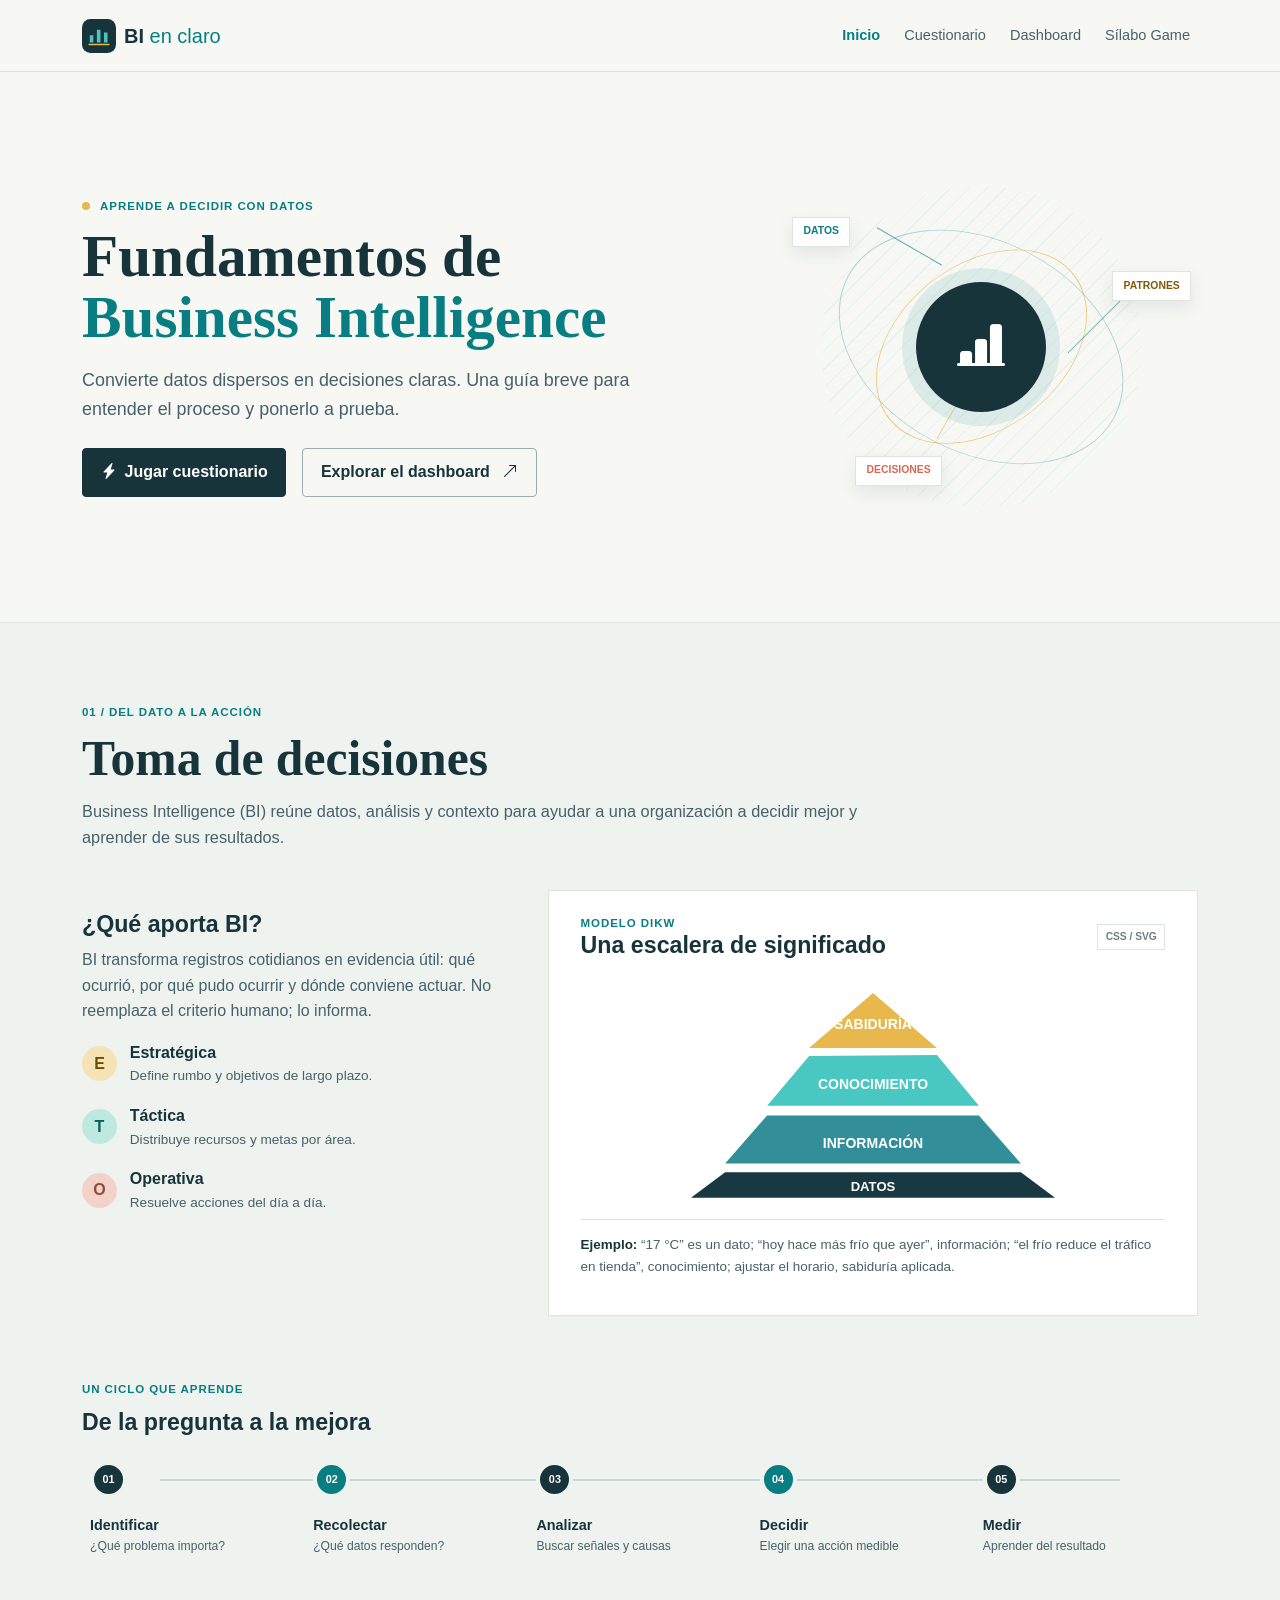
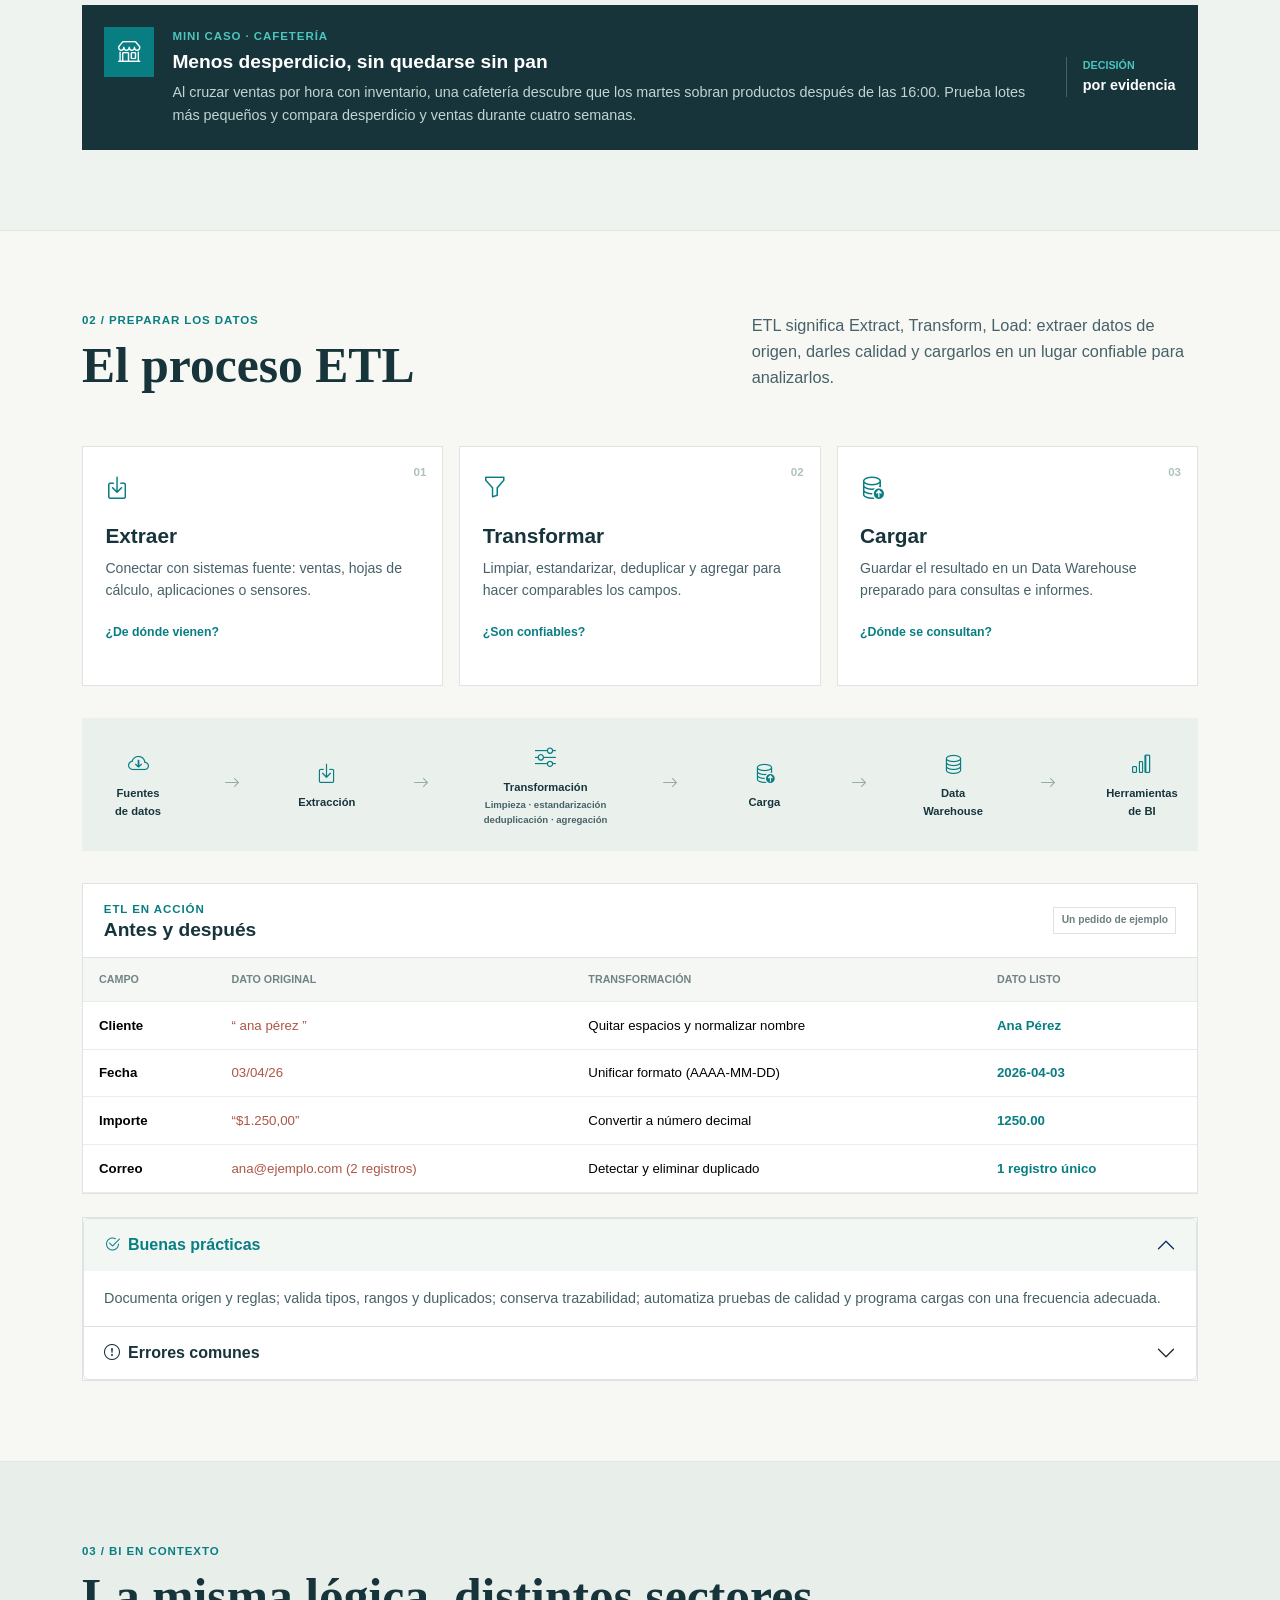
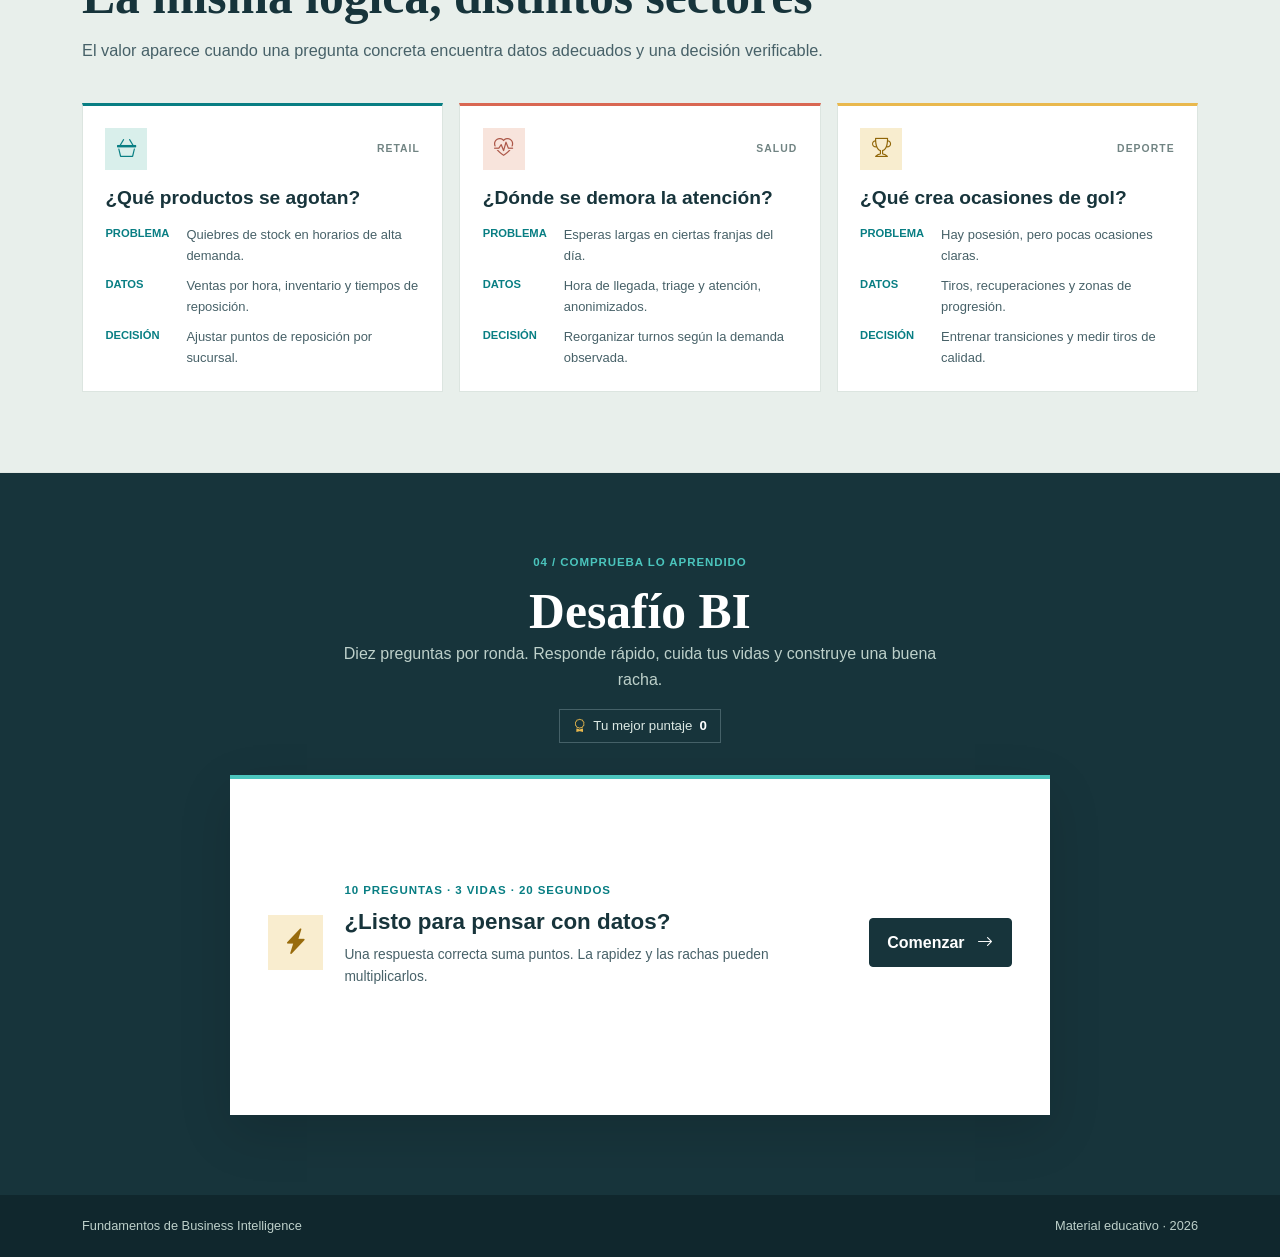
==== commit 0ef6e289: "silabo actualizado" ====
--- a/index.html
+++ b/index.html
@@ -16,7 +16,7 @@
 			<a class="navbar-brand d-flex align-items-center gap-2" href="index.html"><img src="img/bi-mark.svg" width="34" height="34" alt=""><span>BI <span class="brand-light">en claro</span></span></a>
 			<button class="navbar-toggler" type="button" data-bs-toggle="collapse" data-bs-target="#mainNavigation" aria-controls="mainNavigation" aria-expanded="false" aria-label="Abrir navegación"><span class="navbar-toggler-icon"></span></button>
 			<div class="collapse navbar-collapse" id="mainNavigation"><ul class="navbar-nav ms-auto align-items-lg-center gap-lg-2">
-				<li class="nav-item"><a class="nav-link active" aria-current="page" href="index.html">Inicio</a></li><li class="nav-item"><a class="nav-link" href="#cuestionario">Cuestionario</a></li><li class="nav-item"><a class="nav-link" href="dashboard.html">Dashboard</a></li>
+				<li class="nav-item"><a class="nav-link active" aria-current="page" href="index.html">Inicio</a></li><li class="nav-item"><a class="nav-link" href="#cuestionario">Cuestionario</a></li><li class="nav-item"><a class="nav-link" href="dashboard.html">Dashboard</a></li><li class="nav-item"><a class="nav-link" href="silabo.html">Sílabo Game</a></li>
 			</ul></div>
 		</div>
 	</nav>
